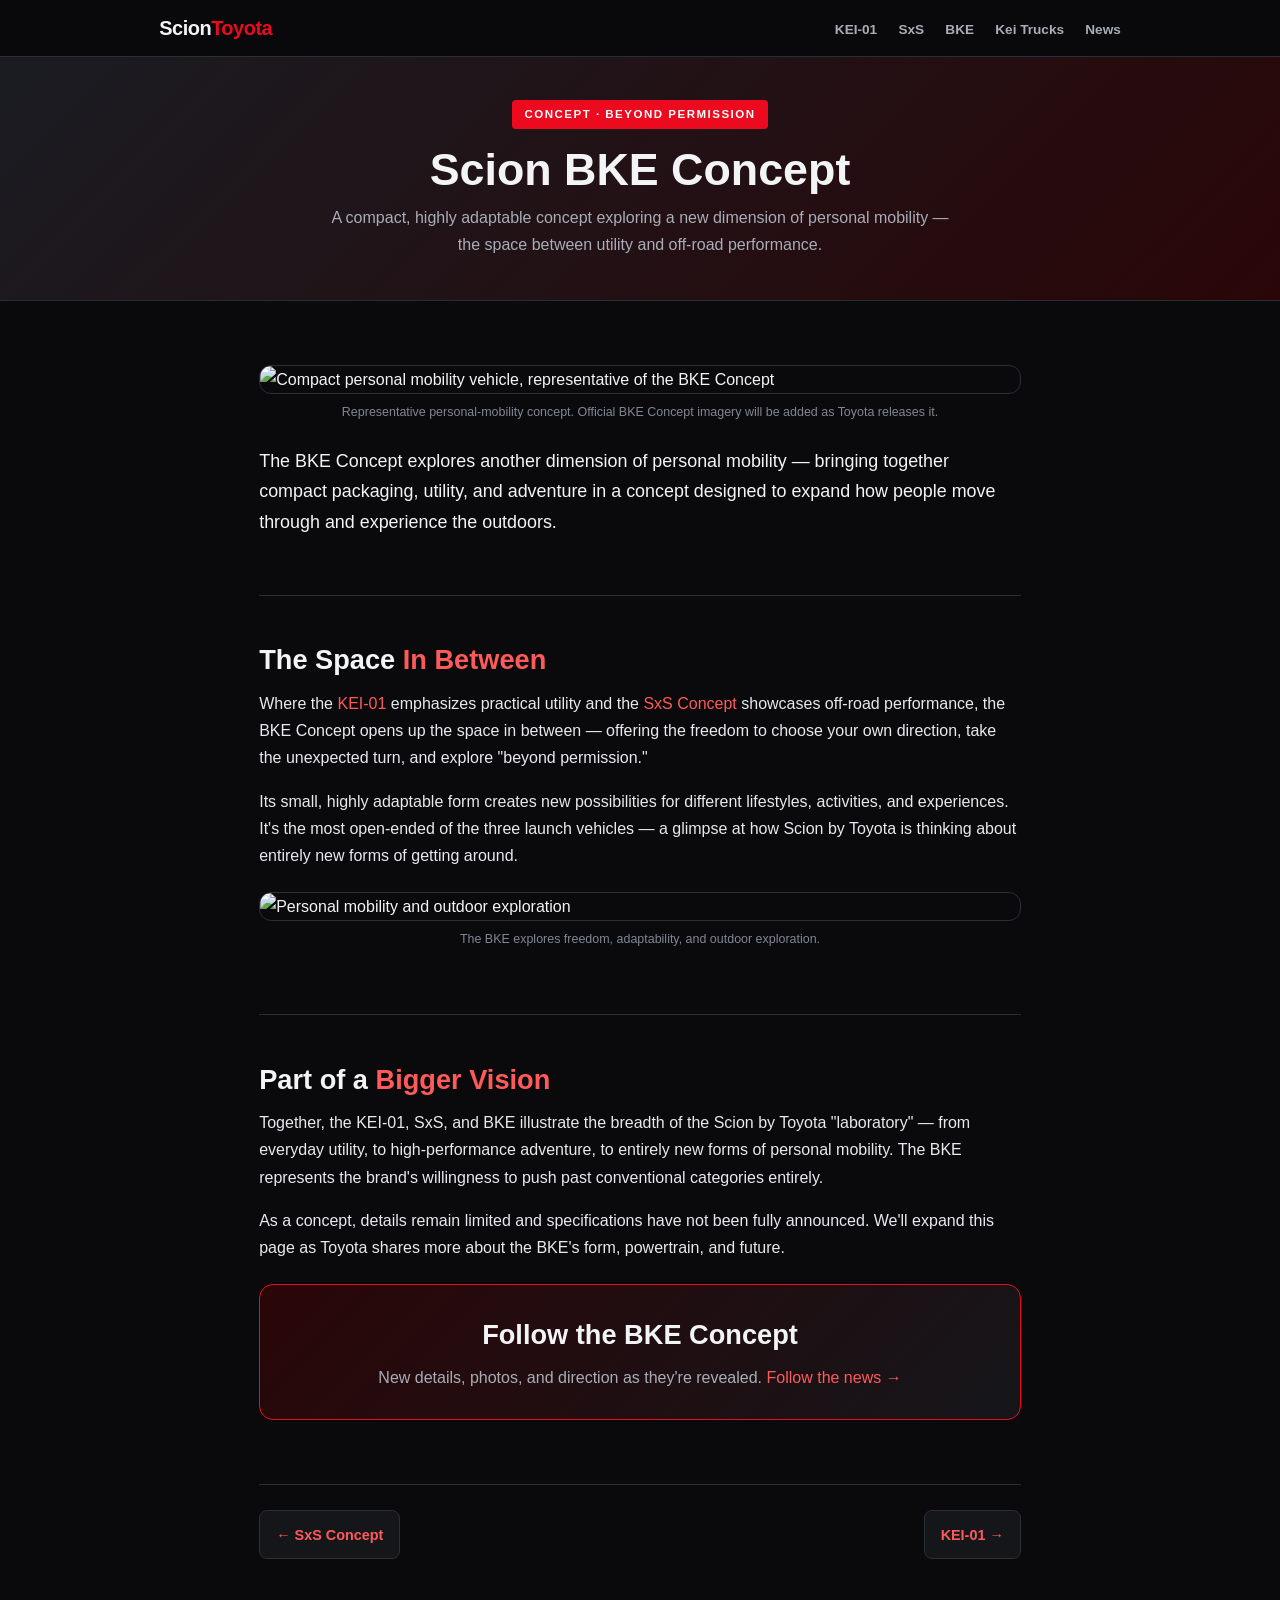
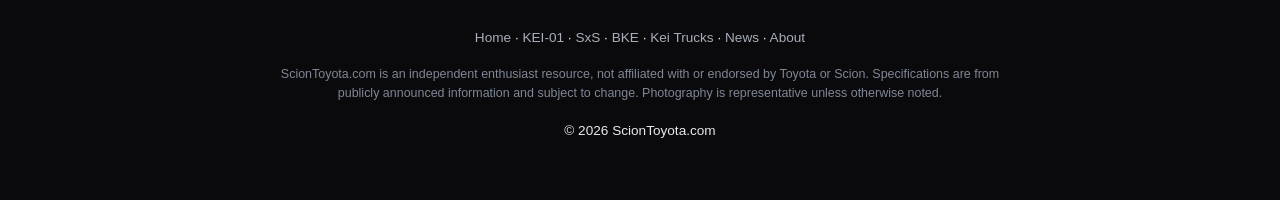
==== bke-concept/index.html @ e652c7d4 "Expand to multi-page site with photos: KEI-01, SxS, BKE, kei-truck explainer pages + hero/gallery im" ====
<!DOCTYPE html>
<html lang="en">
<head>
<meta charset="UTF-8">
<meta name="viewport" content="width=device-width, initial-scale=1.0">
<title>Scion BKE Concept: Personal Mobility, Reimagined | ScionToyota.com</title>
<meta name="description" content="The Scion by Toyota BKE Concept explores a new dimension of personal mobility — compact packaging, utility, and adventure. 'Beyond permission': the freedom to choose your own direction.">
<link rel="canonical" href="https://sciontoyota.com/bke-concept/">
<meta name="robots" content="index,follow">
<meta property="og:type" content="article">
<meta property="og:site_name" content="ScionToyota.com">
<meta property="og:title" content="Scion BKE Concept — Personal Mobility Reimagined">
<meta property="og:description" content="The BKE Concept opens up a new form of compact, adaptable personal mobility from Scion by Toyota.">
<meta property="og:url" content="https://sciontoyota.com/bke-concept/">
<meta property="og:image" content="https://images.unsplash.com/photo-1571068316344-75bc76f77890?w=1600&q=80">
<link rel="stylesheet" href="/assets/style.css">
<script type="application/ld+json">
{"@context":"https://schema.org","@type":"Article","headline":"Scion BKE Concept: Personal Mobility, Reimagined","author":{"@type":"Organization","name":"ScionToyota.com"},"publisher":{"@type":"Organization","name":"ScionToyota.com","url":"https://sciontoyota.com"},"datePublished":"2026-11-12","dateModified":"2026-11-12","mainEntityOfPage":"https://sciontoyota.com/bke-concept/"}
</script>
</head>
<body>
<header class="site">
  <div class="nav">
    <div class="logo"><a href="/" style="color:inherit">Scion<span>Toyota</span></a></div>
    <nav>
      <a href="/kei-01/">KEI-01</a>
      <a href="/sxs-concept/">SxS</a>
      <a href="/bke-concept/">BKE</a>
      <a href="/what-is-a-kei-truck/">Kei Trucks</a>
      <a href="/blog/">News</a>
    </nav>
  </div>
</header>

<div class="pagehead">
  <div class="wrap">
    <div class="badge">Concept · Beyond Permission</div>
    <h1>Scion BKE Concept</h1>
    <p>A compact, highly adaptable concept exploring a new dimension of personal mobility — the space between utility and off-road performance.</p>
  </div>
</div>

<main class="wrap-narrow">
  <section>
    <figure>
      <img src="https://images.unsplash.com/photo-1571068316344-75bc76f77890?w=1200&q=80" alt="Compact personal mobility vehicle, representative of the BKE Concept" loading="lazy">
      <figcaption>Representative personal-mobility concept. Official BKE Concept imagery will be added as Toyota releases it.</figcaption>
    </figure>
    <p class="lead">The BKE Concept explores another dimension of personal mobility — bringing together compact packaging, utility, and adventure in a concept designed to expand how people move through and experience the outdoors.</p>
  </section>

  <section>
    <h2>The Space <span class="accent">In Between</span></h2>
    <p>Where the <a href="/kei-01/">KEI-01</a> emphasizes practical utility and the <a href="/sxs-concept/">SxS Concept</a> showcases off-road performance, the BKE Concept opens up the space in between — offering the freedom to choose your own direction, take the unexpected turn, and explore "beyond permission."</p>
    <p>Its small, highly adaptable form creates new possibilities for different lifestyles, activities, and experiences. It's the most open-ended of the three launch vehicles — a glimpse at how Scion by Toyota is thinking about entirely new forms of getting around.</p>
    <figure>
      <img src="https://images.unsplash.com/photo-1485965120184-e220f721d03e?w=1200&q=80" alt="Personal mobility and outdoor exploration" loading="lazy">
      <figcaption>The BKE explores freedom, adaptability, and outdoor exploration.</figcaption>
    </figure>
  </section>

  <section>
    <h2>Part of a <span class="accent">Bigger Vision</span></h2>
    <p>Together, the KEI-01, SxS, and BKE illustrate the breadth of the Scion by Toyota "laboratory" — from everyday utility, to high-performance adventure, to entirely new forms of personal mobility. The BKE represents the brand's willingness to push past conventional categories entirely.</p>
    <p>As a concept, details remain limited and specifications have not been fully announced. We'll expand this page as Toyota shares more about the BKE's form, powertrain, and future.</p>
    <div class="cta">
      <h2>Follow the BKE Concept</h2>
      <p style="margin-bottom:0;color:var(--muted)">New details, photos, and direction as they're revealed. <a href="/blog/">Follow the news →</a></p>
    </div>
  </section>

  <div class="prevnext">
    <a href="/sxs-concept/">← SxS Concept</a>
    <a href="/kei-01/">KEI-01 →</a>
  </div>
</main>

<footer>
  <div class="wrap">
    <p><a href="/">Home</a> · <a href="/kei-01/">KEI-01</a> · <a href="/sxs-concept/">SxS</a> · <a href="/bke-concept/">BKE</a> · <a href="/what-is-a-kei-truck/">Kei Trucks</a> · <a href="/blog/">News</a> · <a href="/about.html">About</a></p>
    <p class="disclaimer">ScionToyota.com is an independent enthusiast resource, not affiliated with or endorsed by Toyota or Scion. Specifications are from publicly announced information and subject to change. Photography is representative unless otherwise noted.</p>
    <p style="margin-top:1rem">&copy; 2026 ScionToyota.com</p>
  </div>
</footer>
</body>
</html>
---- assets/style.css ----
*,*::before,*::after{box-sizing:border-box;margin:0;padding:0}
:root{--red:#eb0a1e;--red-d:#c00;--ink:#0a0a0c;--panel:#15161a;--panel2:#1d1f24;--text:#f3f4f6;--muted:#a8adb8;--line:#2b2e36}
body{font-family:-apple-system,BlinkMacSystemFont,'Segoe UI',Roboto,Arial,sans-serif;background:var(--ink);color:var(--text);line-height:1.7}
a{color:#ff5a5a;text-decoration:none}a:hover{text-decoration:underline}
img{max-width:100%;height:auto;display:block}
.wrap{max-width:1000px;margin:0 auto;padding:0 1.2rem}
.wrap-narrow{max-width:800px;margin:0 auto;padding:0 1.2rem}
header.site{position:sticky;top:0;z-index:50;background:rgba(10,10,12,.94);backdrop-filter:blur(8px);border-bottom:1px solid var(--line)}
.nav{max-width:1000px;margin:0 auto;display:flex;align-items:center;justify-content:space-between;padding:.7rem 1.2rem;flex-wrap:wrap;gap:.5rem}
.logo{font-weight:900;font-size:1.25rem;letter-spacing:-.5px}.logo span{color:var(--red)}
.nav nav a{color:var(--muted);font-size:.85rem;font-weight:600;margin-left:1.05rem}
.nav nav a:hover{color:#fff}
.hero-img{position:relative;min-height:62vh;display:flex;align-items:flex-end;background-size:cover;background-position:center;border-bottom:1px solid var(--line)}
.hero-img::after{content:"";position:absolute;inset:0;background:linear-gradient(180deg,rgba(10,10,12,.35),rgba(10,10,12,.92))}
.hero-img .inner{position:relative;z-index:2;width:100%;padding:2.5rem 0 2.8rem}
.badge{display:inline-block;background:var(--red);color:#fff;font-weight:800;font-size:.72rem;letter-spacing:1.5px;text-transform:uppercase;padding:.3rem .8rem;border-radius:4px;margin-bottom:1rem}
.hero-img h1{font-size:clamp(2rem,5.2vw,3.4rem);font-weight:900;line-height:1.07;margin-bottom:1rem;max-width:860px}
.hero-img h1 em{color:#ff5a5a;font-style:normal}
.hero-img p{color:#e7e9ee;font-size:1.12rem;max-width:680px;margin-bottom:1rem}
.hero-img .meta{color:#c3c8d2;font-size:.85rem}
.pagehead{background:linear-gradient(135deg,#1a1c22,#2a0608);padding:2.6rem 0;border-bottom:1px solid var(--line);text-align:center}
.pagehead h1{font-size:clamp(1.8rem,4.6vw,2.8rem);font-weight:900;line-height:1.1}
.pagehead p{color:var(--muted);max-width:640px;margin:.6rem auto 0}
section{padding:2.6rem 0;border-bottom:1px solid var(--line)}
h2{font-size:1.7rem;font-weight:800;margin-bottom:.4rem}
h2 .accent{color:#ff5a5a}
h3{font-size:1.25rem;font-weight:800;margin:1.4rem 0 .5rem}
.sub{color:var(--muted);margin-bottom:1.2rem}
p{margin-bottom:1rem;color:#e7e9ee}
.lead{font-size:1.12rem;color:var(--text)}
figure{margin:1.4rem 0}
figure img{border-radius:12px;border:1px solid var(--line);width:100%;object-fit:cover}
figcaption{color:#7f8795;font-size:.78rem;margin-top:.5rem;text-align:center}
.vehicles{display:grid;grid-template-columns:repeat(auto-fit,minmax(280px,1fr));gap:1.3rem;margin-top:1.4rem}
.vcard{background:var(--panel);border:1px solid var(--line);border-radius:14px;overflow:hidden;display:flex;flex-direction:column}
.vcard .ph{height:180px;background-size:cover;background-position:center}
.vcard .bd{padding:1.3rem;display:flex;flex-direction:column;flex:1}
.vcard .tag{font-size:.7rem;font-weight:800;letter-spacing:1px;text-transform:uppercase;color:var(--red);margin-bottom:.35rem}
.vcard h3{font-size:1.3rem;font-weight:900;margin:0 0 .3rem}
.vcard .status{font-size:.78rem;color:var(--muted);margin-bottom:.7rem}
.vcard p{font-size:.92rem;color:#d7dae1;margin-bottom:1rem;flex:1}
.vcard a.more{font-weight:700;color:#ff5a5a;font-size:.88rem}
ul.spec{list-style:none;margin:1rem 0;display:grid;gap:.55rem}
ul.spec li{padding:.75rem 1rem;background:var(--panel2);border-left:3px solid var(--red);border-radius:0 6px 6px 0;font-size:.95rem}
ul.spec li strong{color:#ff7a7a}
ul.bul{margin:0 0 1.2rem 1.3rem}ul.bul li{margin-bottom:.45rem;color:#e7e9ee}
.quote{border-left:4px solid var(--red);background:var(--panel);padding:1.1rem 1.3rem;margin:1.4rem 0;font-style:italic;border-radius:0 8px 8px 0}
.quote cite{display:block;margin-top:.5rem;font-style:normal;font-weight:700;color:var(--muted);font-size:.85rem}
.factbar{display:grid;grid-template-columns:repeat(auto-fit,minmax(140px,1fr));gap:1rem;margin-top:1.2rem}
.fact{background:var(--panel);border:1px solid var(--line);border-radius:10px;padding:1.1rem;text-align:center}
.fact .n{font-size:1.5rem;font-weight:900;color:#ff5a5a}
.fact .l{font-size:.78rem;color:var(--muted);margin-top:.2rem}
.cta{background:linear-gradient(135deg,#2a0608,#15161a);border:1px solid var(--red);border-radius:14px;padding:1.7rem;margin:1.4rem 0;text-align:center}
.cta h2{margin-bottom:.4rem}
.gallery{display:grid;grid-template-columns:repeat(auto-fit,minmax(220px,1fr));gap:1rem;margin:1.4rem 0}
.gallery img{border-radius:10px;border:1px solid var(--line);height:170px;width:100%;object-fit:cover}
.prevnext{display:flex;justify-content:space-between;gap:1rem;margin:1.6rem 0;flex-wrap:wrap}
.prevnext a{background:var(--panel);border:1px solid var(--line);border-radius:8px;padding:.7rem 1rem;font-weight:600;font-size:.9rem}
footer{padding:2.6rem 0;text-align:center;color:var(--muted);font-size:.85rem}
footer a{color:var(--muted)}
.disclaimer{font-size:.78rem;color:#7f8795;max-width:720px;margin:1rem auto 0;line-height:1.5}
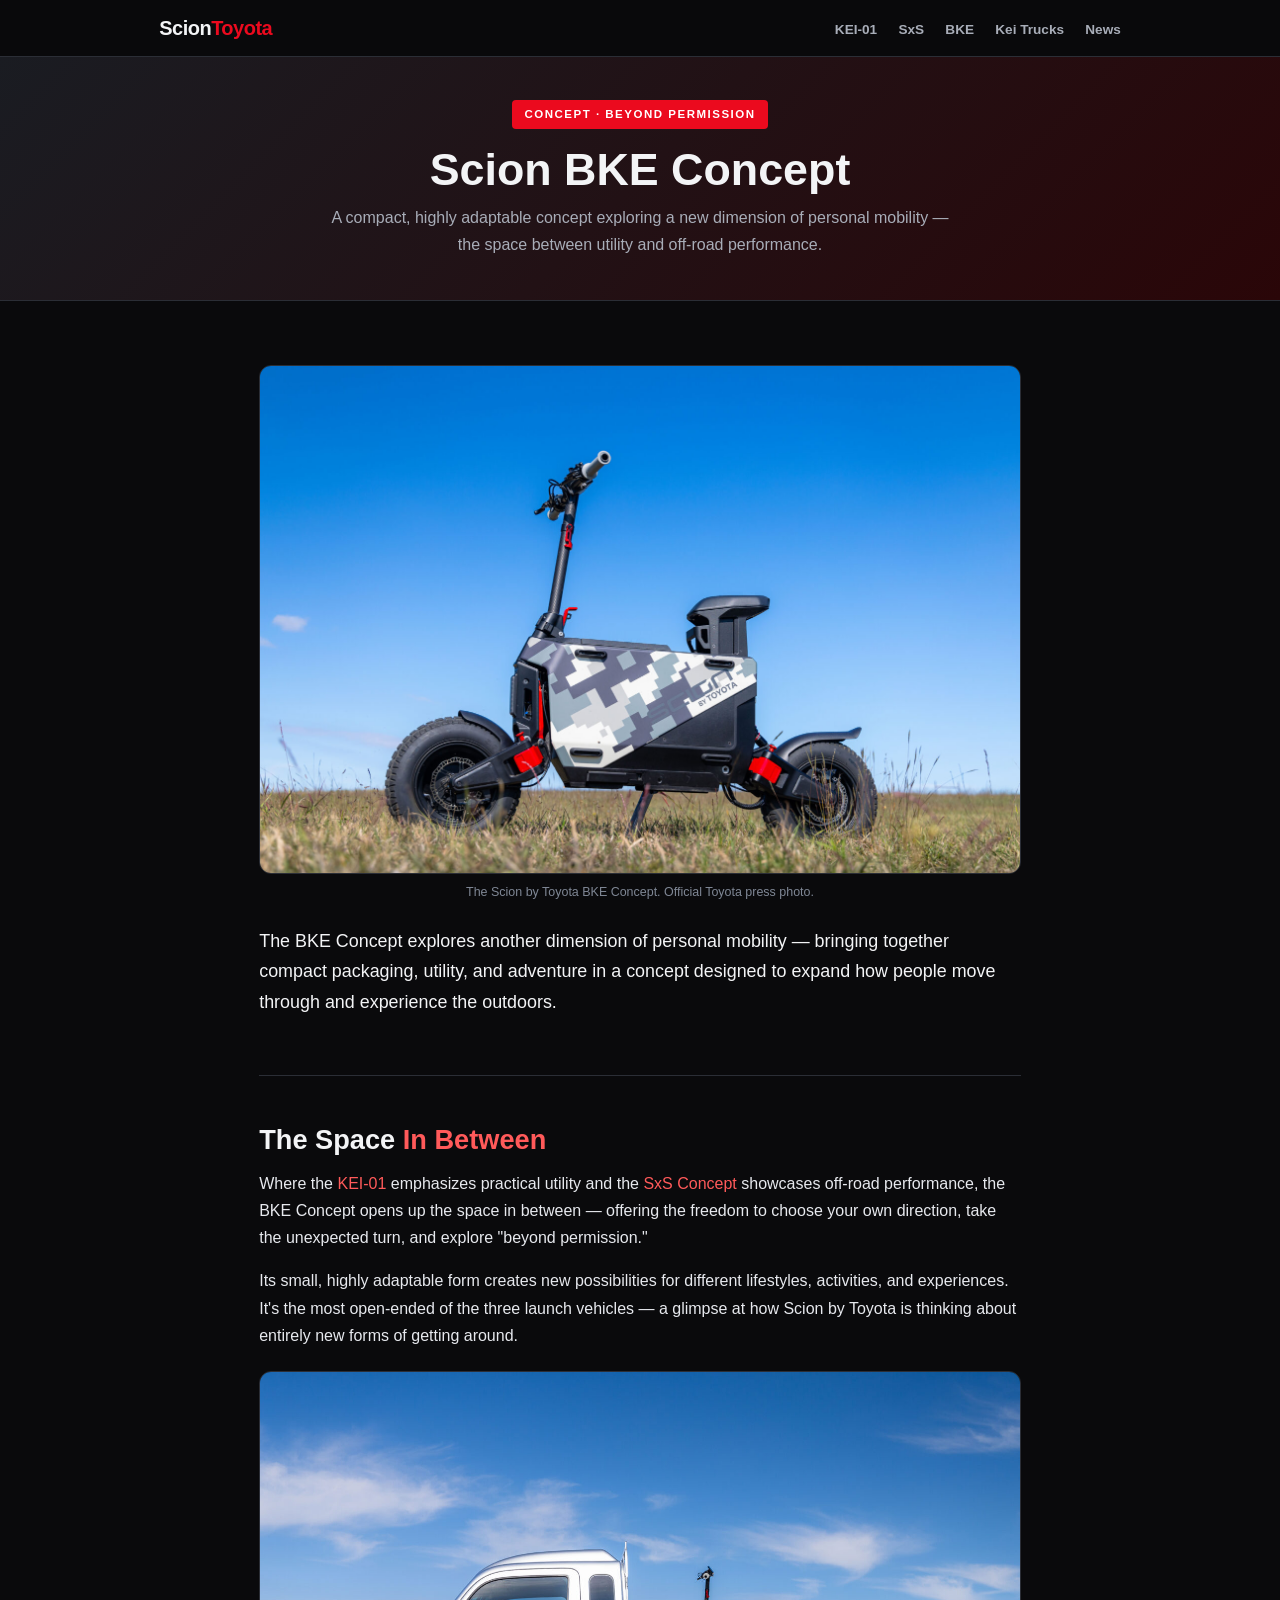
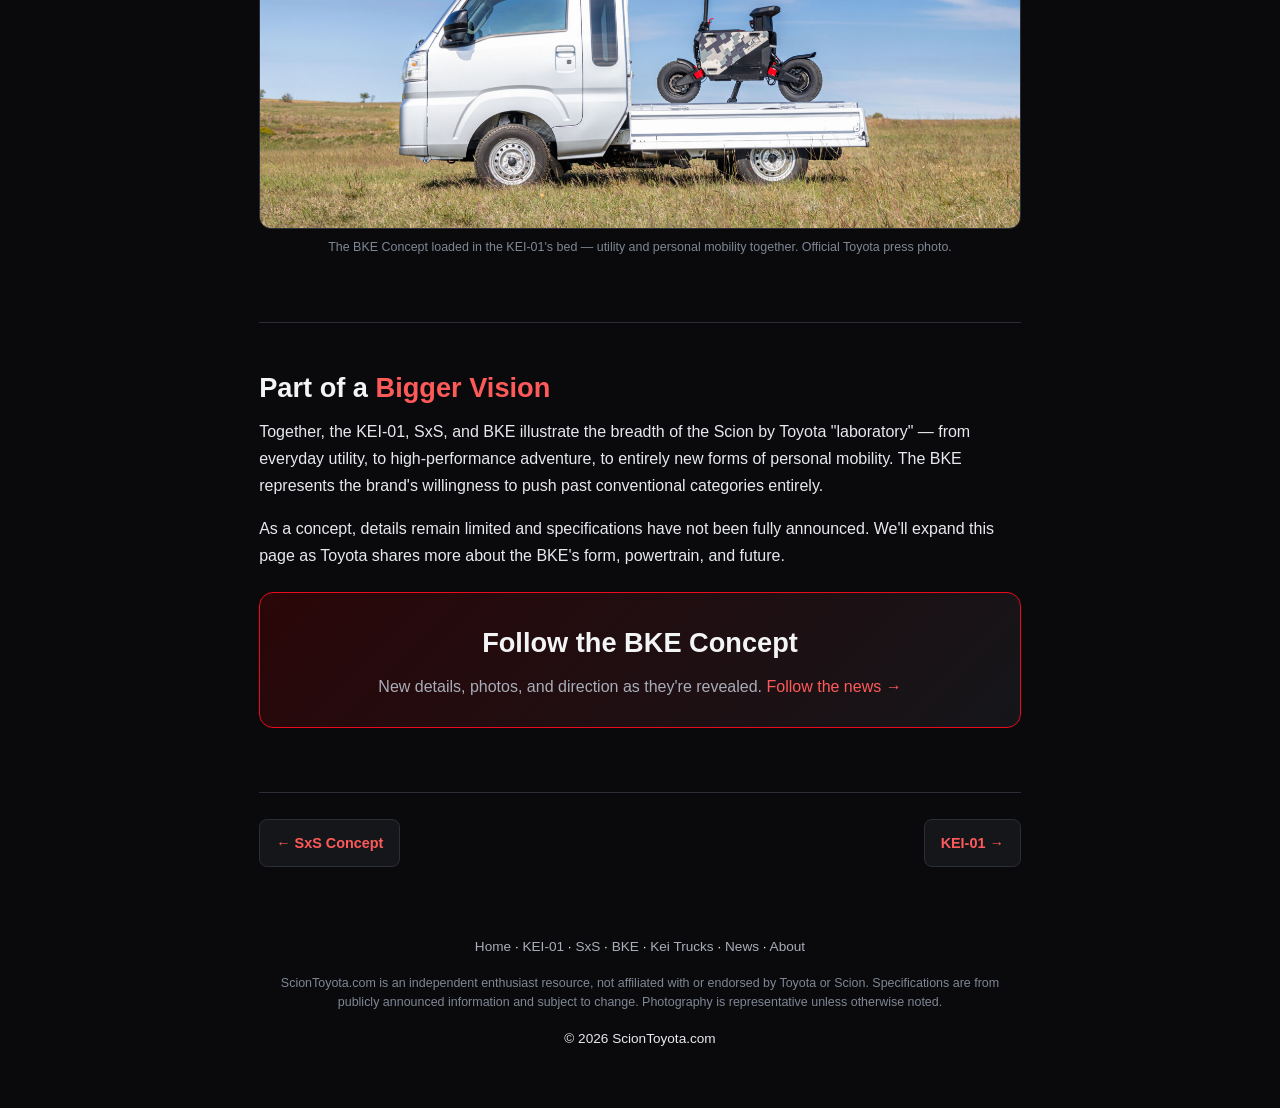
==== commit eaa67f6f: "Replace all stock photos with real Toyota press images of the actual KEI-01, SxS, and BKE (self-host" ====
--- a/bke-concept/index.html
+++ b/bke-concept/index.html
@@ -12,7 +12,7 @@
 <meta property="og:title" content="Scion BKE Concept — Personal Mobility Reimagined">
 <meta property="og:description" content="The BKE Concept opens up a new form of compact, adaptable personal mobility from Scion by Toyota.">
 <meta property="og:url" content="https://sciontoyota.com/bke-concept/">
-<meta property="og:image" content="https://images.unsplash.com/photo-1571068316344-75bc76f77890?w=1600&q=80">
+<meta property="og:image" content="https://sciontoyota.com/assets/img/bke-1.jpg">
 <link rel="stylesheet" href="/assets/style.css">
 <script type="application/ld+json">
 {"@context":"https://schema.org","@type":"Article","headline":"Scion BKE Concept: Personal Mobility, Reimagined","author":{"@type":"Organization","name":"ScionToyota.com"},"publisher":{"@type":"Organization","name":"ScionToyota.com","url":"https://sciontoyota.com"},"datePublished":"2026-11-12","dateModified":"2026-11-12","mainEntityOfPage":"https://sciontoyota.com/bke-concept/"}
@@ -43,8 +43,8 @@
 <main class="wrap-narrow">
   <section>
     <figure>
-      <img src="https://images.unsplash.com/photo-1571068316344-75bc76f77890?w=1200&q=80" alt="Compact personal mobility vehicle, representative of the BKE Concept" loading="lazy">
-      <figcaption>Representative personal-mobility concept. Official BKE Concept imagery will be added as Toyota releases it.</figcaption>
+      <img src="/assets/img/bke-1.jpg" alt="Scion by Toyota BKE Concept personal mobility device, profile view" loading="lazy">
+      <figcaption>The Scion by Toyota BKE Concept. Official Toyota press photo.</figcaption>
     </figure>
     <p class="lead">The BKE Concept explores another dimension of personal mobility — bringing together compact packaging, utility, and adventure in a concept designed to expand how people move through and experience the outdoors.</p>
   </section>
@@ -54,8 +54,8 @@
     <p>Where the <a href="/kei-01/">KEI-01</a> emphasizes practical utility and the <a href="/sxs-concept/">SxS Concept</a> showcases off-road performance, the BKE Concept opens up the space in between — offering the freedom to choose your own direction, take the unexpected turn, and explore "beyond permission."</p>
     <p>Its small, highly adaptable form creates new possibilities for different lifestyles, activities, and experiences. It's the most open-ended of the three launch vehicles — a glimpse at how Scion by Toyota is thinking about entirely new forms of getting around.</p>
     <figure>
-      <img src="https://images.unsplash.com/photo-1485965120184-e220f721d03e?w=1200&q=80" alt="Personal mobility and outdoor exploration" loading="lazy">
-      <figcaption>The BKE explores freedom, adaptability, and outdoor exploration.</figcaption>
+      <img src="/assets/img/kei-and-bke.jpg" alt="Scion KEI-01 truck carrying the BKE Concept in its bed" loading="lazy">
+      <figcaption>The BKE Concept loaded in the KEI-01's bed — utility and personal mobility together. Official Toyota press photo.</figcaption>
     </figure>
   </section>
 
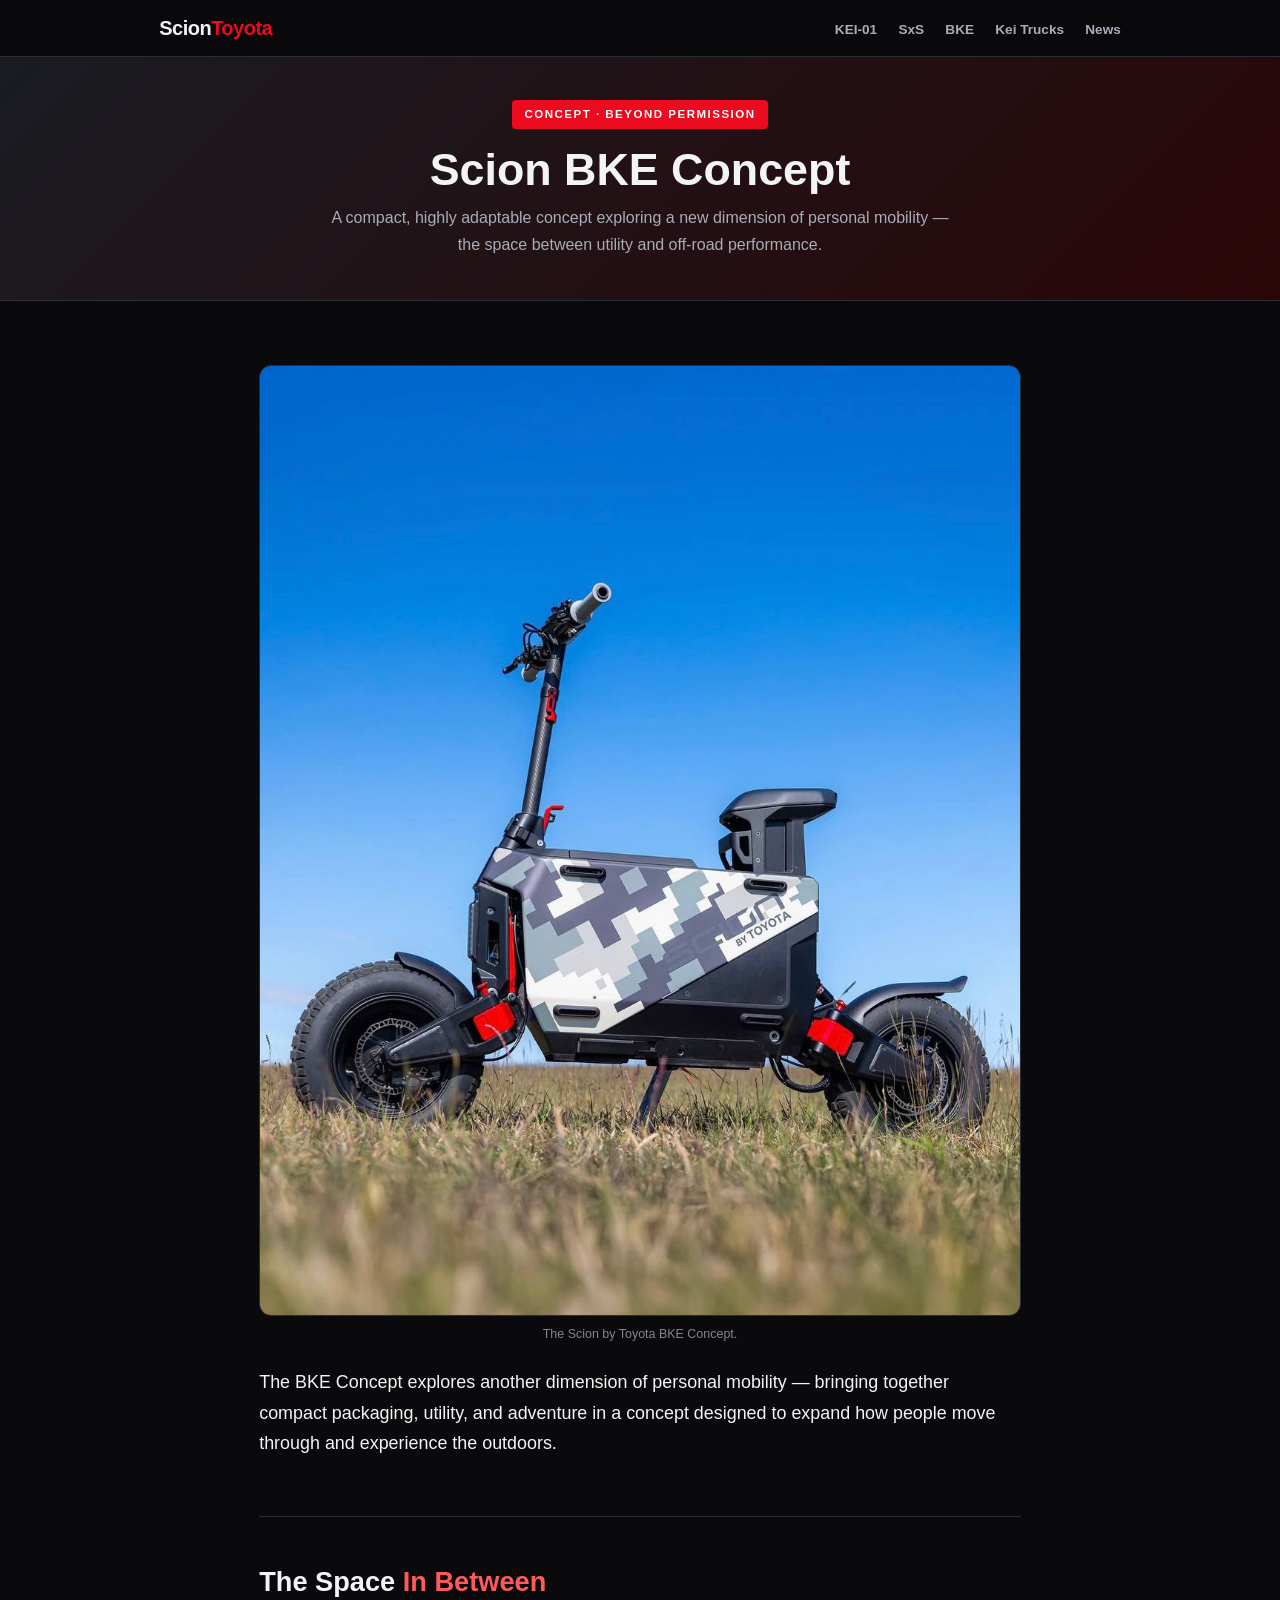
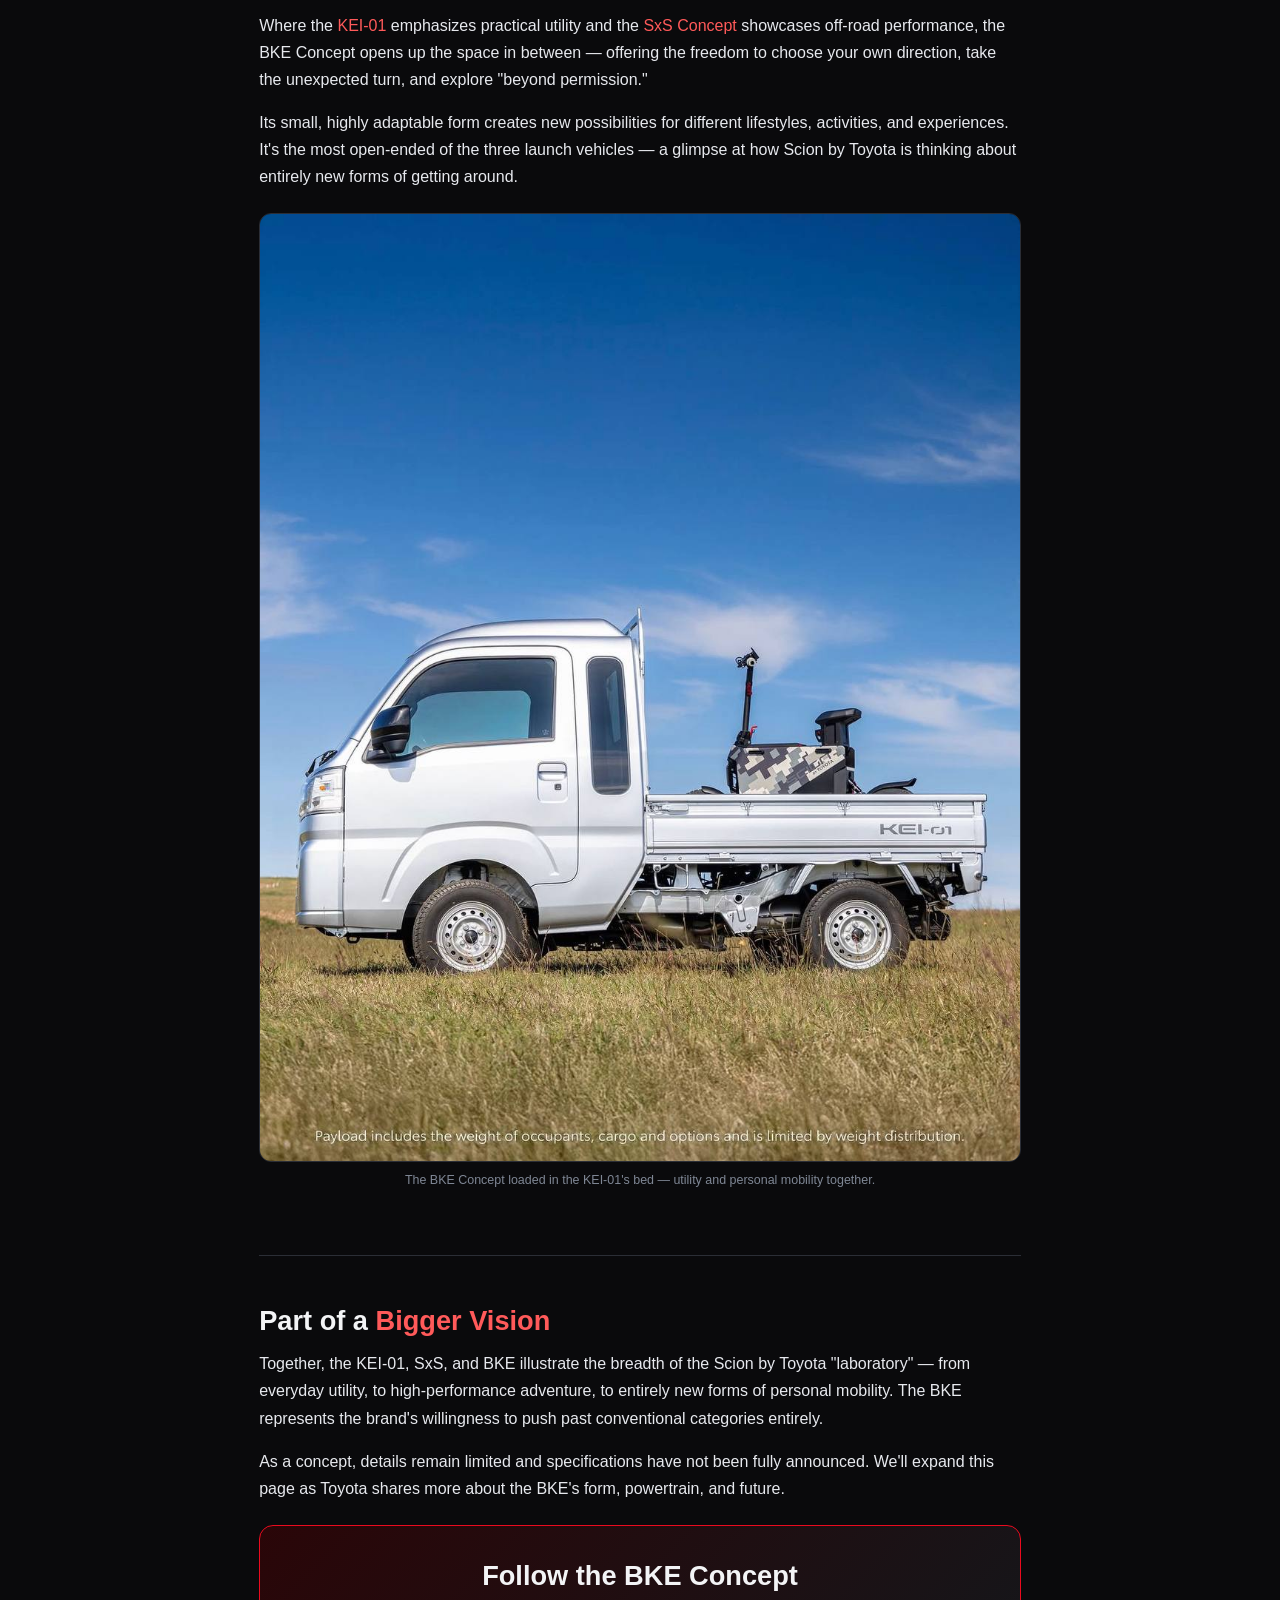
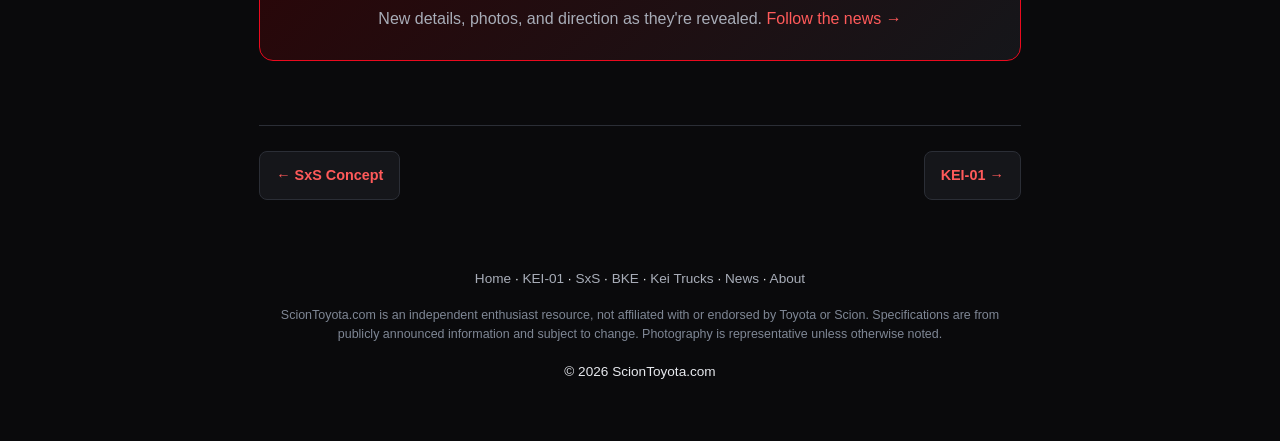
==== commit eab15ca8: "Use official Toyota Instagram photos for hero + SxS + BKE (cleaner marketing shots)" ====
--- a/bke-concept/index.html
+++ b/bke-concept/index.html
@@ -12,7 +12,7 @@
 <meta property="og:title" content="Scion BKE Concept — Personal Mobility Reimagined">
 <meta property="og:description" content="The BKE Concept opens up a new form of compact, adaptable personal mobility from Scion by Toyota.">
 <meta property="og:url" content="https://sciontoyota.com/bke-concept/">
-<meta property="og:image" content="https://sciontoyota.com/assets/img/bke-1.jpg">
+<meta property="og:image" content="https://sciontoyota.com/assets/img/ig-bke.jpg">
 <link rel="stylesheet" href="/assets/style.css">
 <script type="application/ld+json">
 {"@context":"https://schema.org","@type":"Article","headline":"Scion BKE Concept: Personal Mobility, Reimagined","author":{"@type":"Organization","name":"ScionToyota.com"},"publisher":{"@type":"Organization","name":"ScionToyota.com","url":"https://sciontoyota.com"},"datePublished":"2026-11-12","dateModified":"2026-11-12","mainEntityOfPage":"https://sciontoyota.com/bke-concept/"}
@@ -43,8 +43,8 @@
 <main class="wrap-narrow">
   <section>
     <figure>
-      <img src="/assets/img/bke-1.jpg" alt="Scion by Toyota BKE Concept personal mobility device, profile view" loading="lazy">
-      <figcaption>The Scion by Toyota BKE Concept. Official Toyota press photo.</figcaption>
+      <img src="/assets/img/ig-bke.jpg" alt="Scion by Toyota BKE Concept personal mobility device, profile view" loading="lazy">
+      <figcaption>The Scion by Toyota BKE Concept.</figcaption>
     </figure>
     <p class="lead">The BKE Concept explores another dimension of personal mobility — bringing together compact packaging, utility, and adventure in a concept designed to expand how people move through and experience the outdoors.</p>
   </section>
@@ -54,8 +54,8 @@
     <p>Where the <a href="/kei-01/">KEI-01</a> emphasizes practical utility and the <a href="/sxs-concept/">SxS Concept</a> showcases off-road performance, the BKE Concept opens up the space in between — offering the freedom to choose your own direction, take the unexpected turn, and explore "beyond permission."</p>
     <p>Its small, highly adaptable form creates new possibilities for different lifestyles, activities, and experiences. It's the most open-ended of the three launch vehicles — a glimpse at how Scion by Toyota is thinking about entirely new forms of getting around.</p>
     <figure>
-      <img src="/assets/img/kei-and-bke.jpg" alt="Scion KEI-01 truck carrying the BKE Concept in its bed" loading="lazy">
-      <figcaption>The BKE Concept loaded in the KEI-01's bed — utility and personal mobility together. Official Toyota press photo.</figcaption>
+      <img src="/assets/img/ig-kei-with-bke.jpg" alt="Scion KEI-01 truck carrying the BKE Concept in its bed" loading="lazy">
+      <figcaption>The BKE Concept loaded in the KEI-01's bed — utility and personal mobility together.</figcaption>
     </figure>
   </section>
 
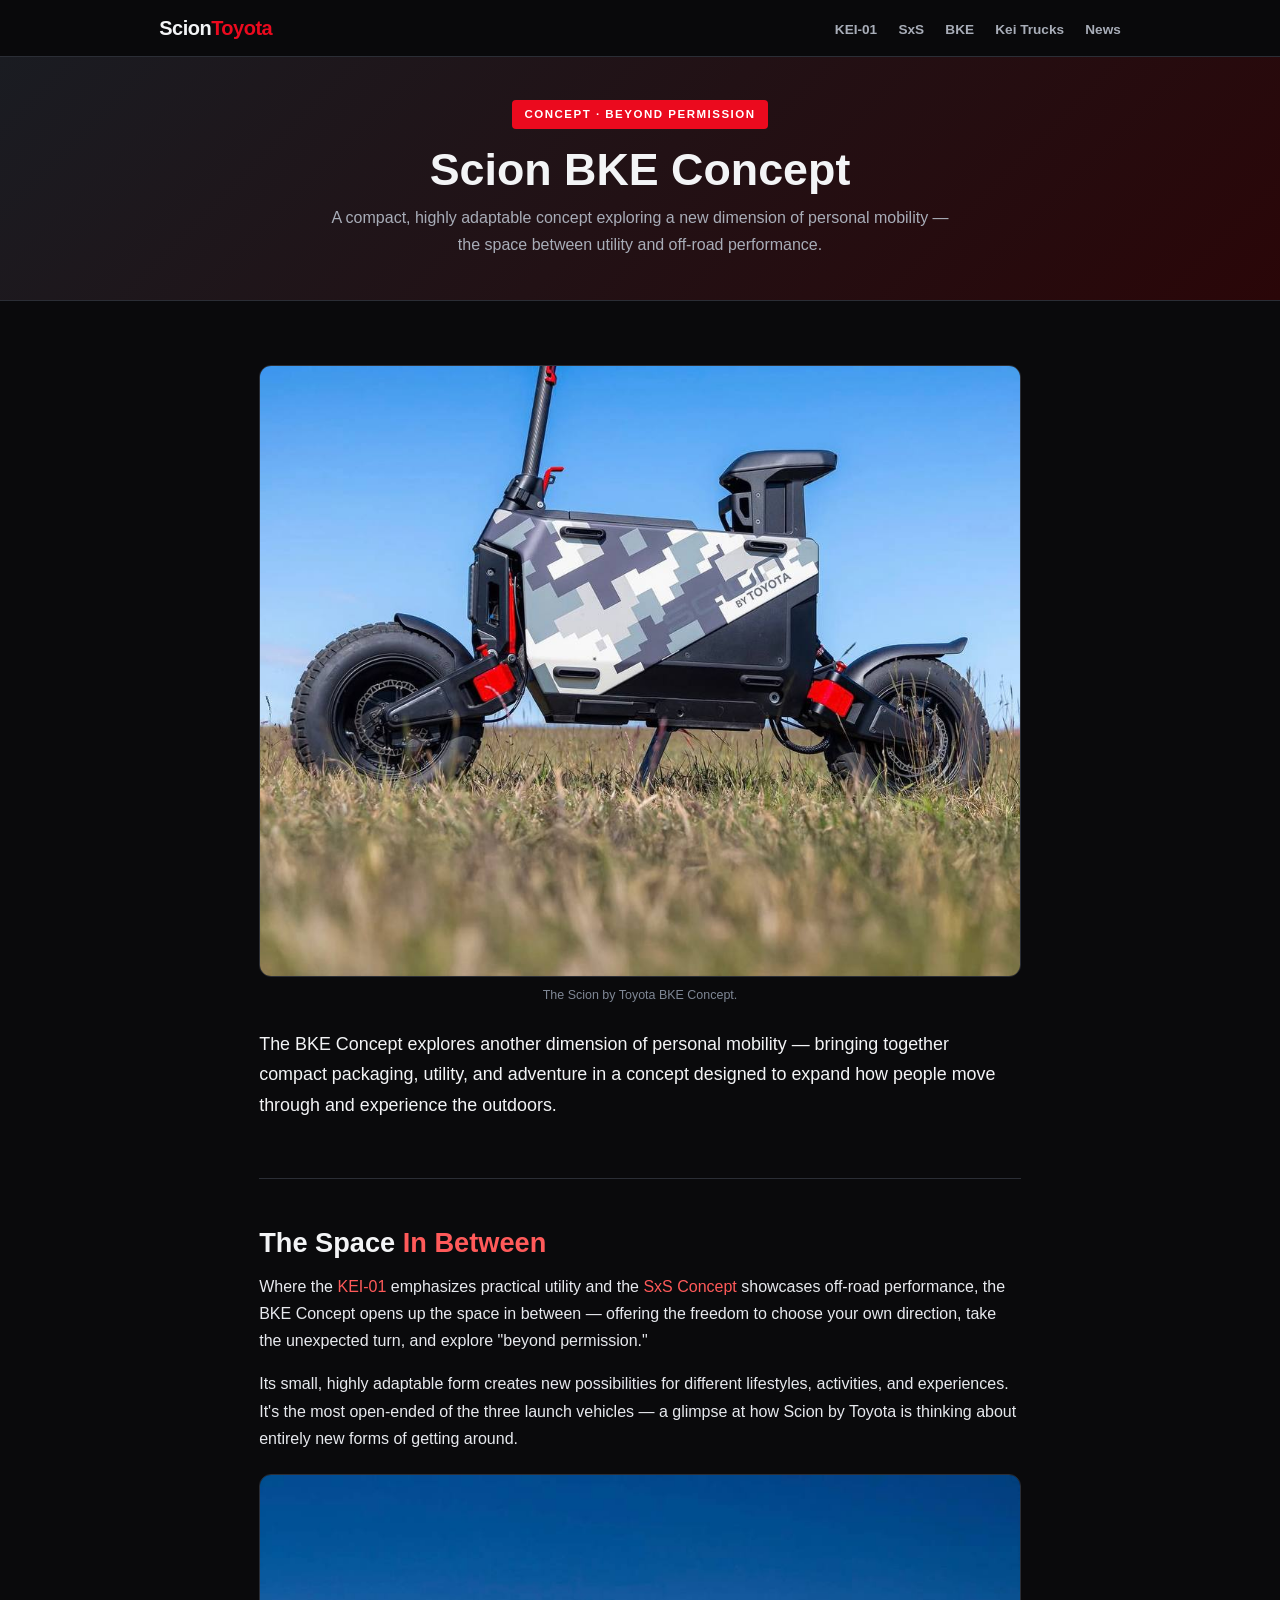
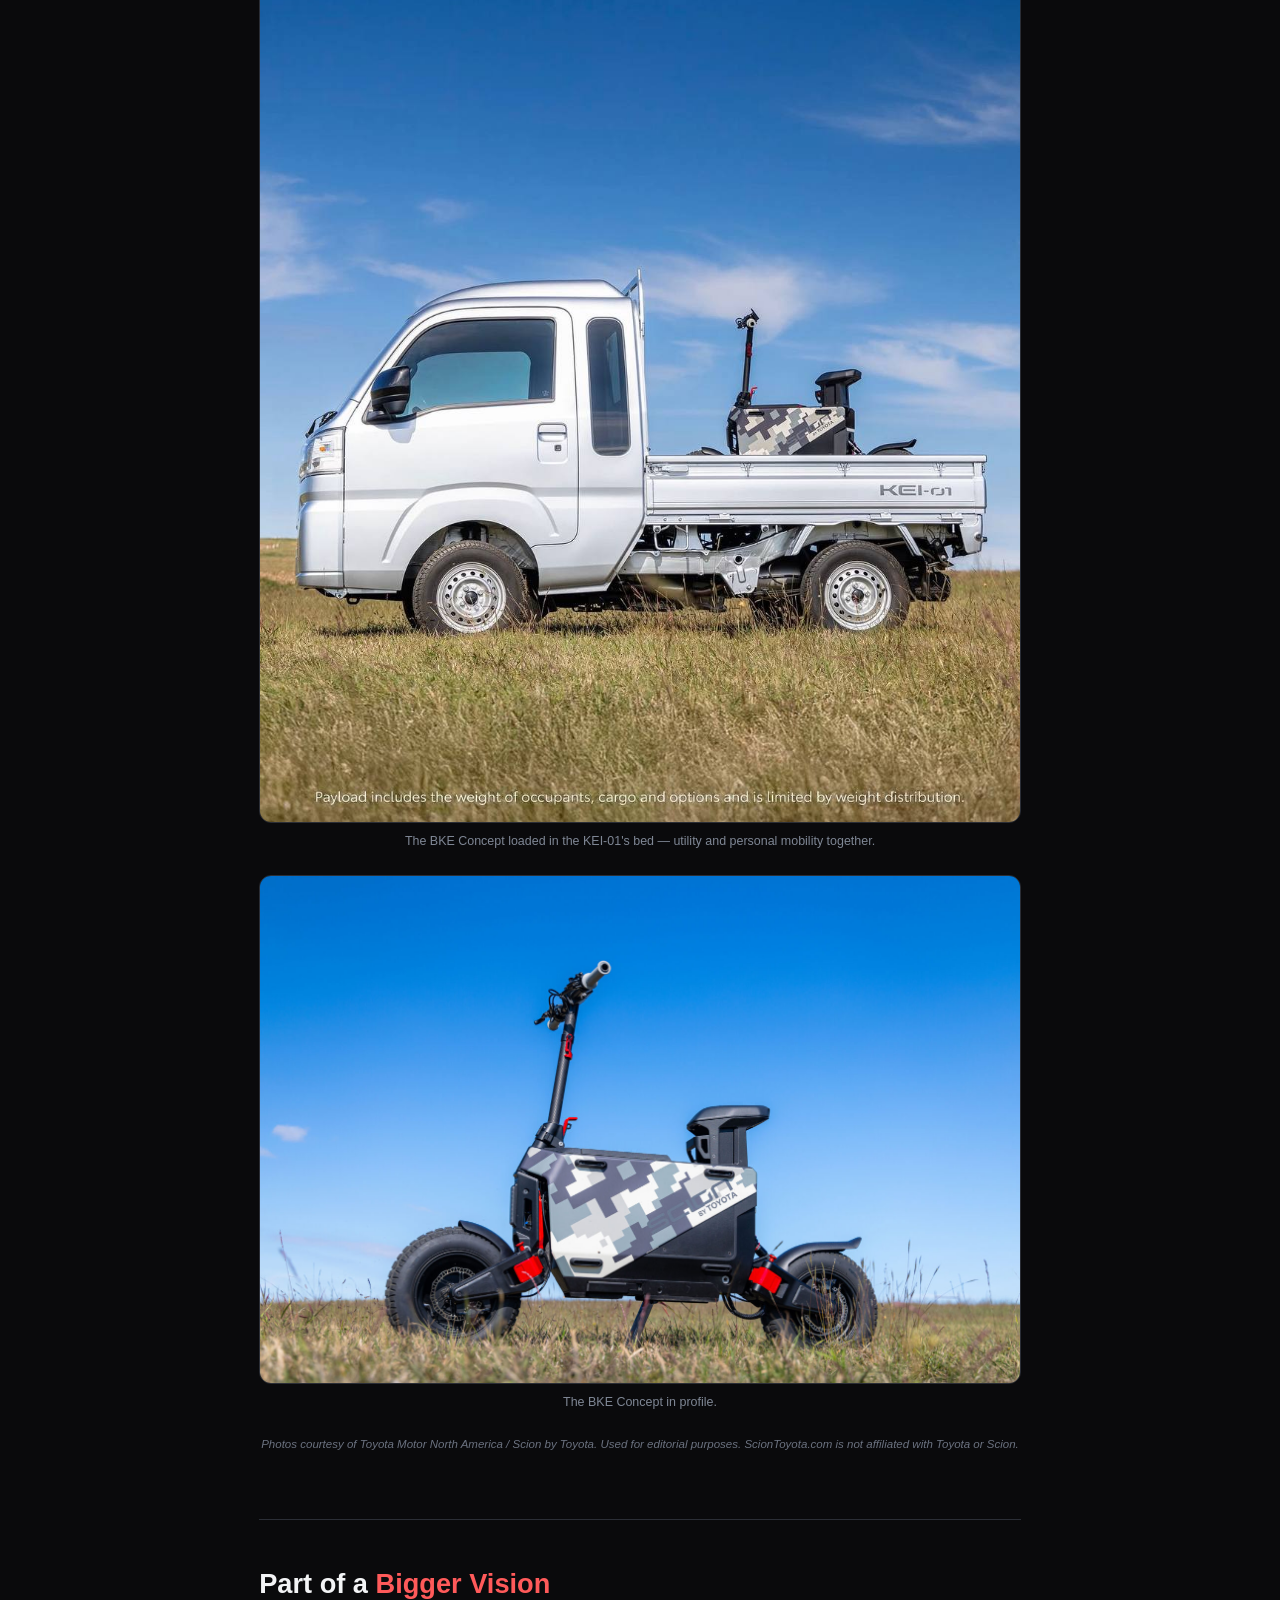
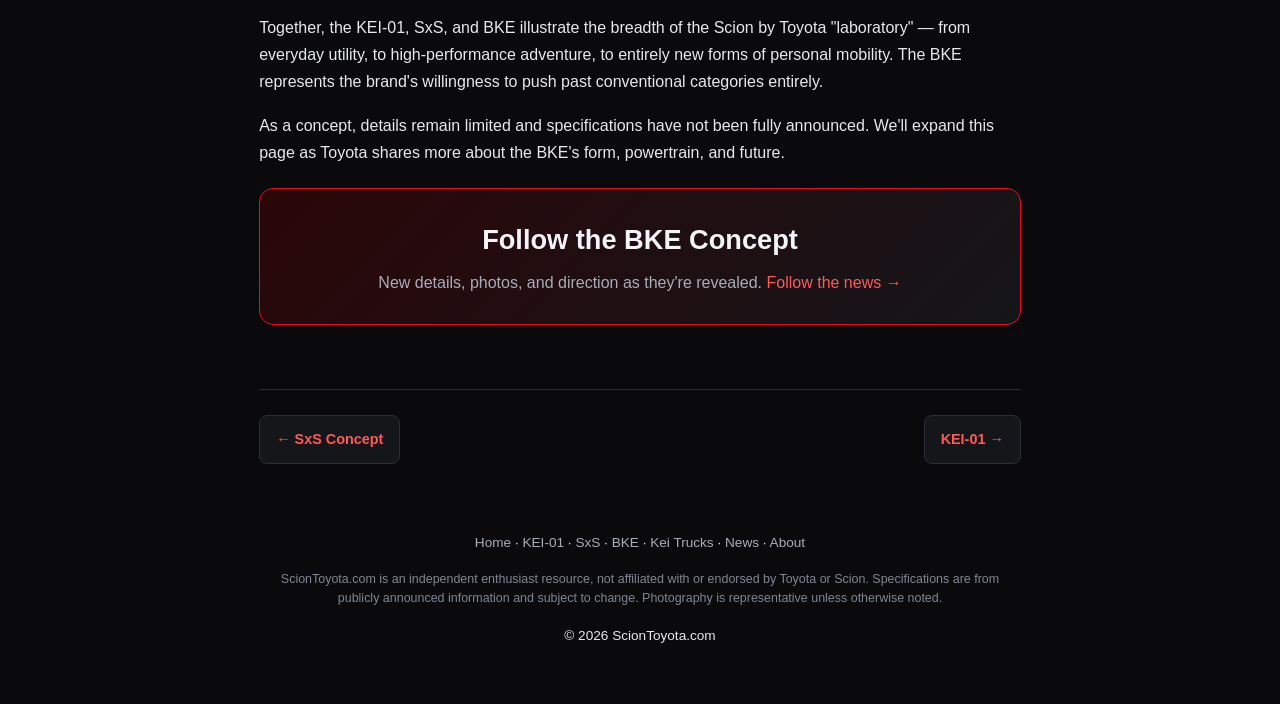
==== commit 49d5671a: "Add more interior/exterior Toyota photos + photo-credit disclaimers on all vehicle pages" ====
--- a/bke-concept/index.html
+++ b/bke-concept/index.html
@@ -57,6 +57,11 @@
       <img src="/assets/img/ig-kei-with-bke.jpg" alt="Scion KEI-01 truck carrying the BKE Concept in its bed" loading="lazy">
       <figcaption>The BKE Concept loaded in the KEI-01's bed — utility and personal mobility together.</figcaption>
     </figure>
+    <figure>
+      <img src="/assets/img/bke-1.jpg" alt="Scion by Toyota BKE Concept personal mobility device, side profile detail" loading="lazy">
+      <figcaption>The BKE Concept in profile.</figcaption>
+    </figure>
+    <p class="photo-credit">Photos courtesy of Toyota Motor North America / Scion by Toyota. Used for editorial purposes. ScionToyota.com is not affiliated with Toyota or Scion.</p>
   </section>
 
   <section>
--- a/assets/style.css
+++ b/assets/style.css
@@ -30,7 +30,12 @@
 .lead{font-size:1.12rem;color:var(--text)}
 figure{margin:1.4rem 0}
 figure img{border-radius:12px;border:1px solid var(--line);width:100%;object-fit:cover}
+/* Cap lead/hero vehicle photo HEIGHT only; keep full width. Anchor crop to BOTTOM so the
+   height cap trims empty sky up top, never the vehicle's wheels/body at the bottom. */
+main.wrap-narrow section:first-of-type figure img{max-height:68vh;object-fit:cover;object-position:center bottom}
 figcaption{color:#7f8795;font-size:.78rem;margin-top:.5rem;text-align:center}
+.photo-credit{color:#6b7280;font-size:.72rem;text-align:center;margin:.3rem 0 1.4rem;font-style:italic}
+.gallery + .photo-credit{margin-top:-.6rem}
 .vehicles{display:grid;grid-template-columns:repeat(auto-fit,minmax(280px,1fr));gap:1.3rem;margin-top:1.4rem}
 .vcard{background:var(--panel);border:1px solid var(--line);border-radius:14px;overflow:hidden;display:flex;flex-direction:column}
 .vcard .ph{height:180px;background-size:cover;background-position:center}
